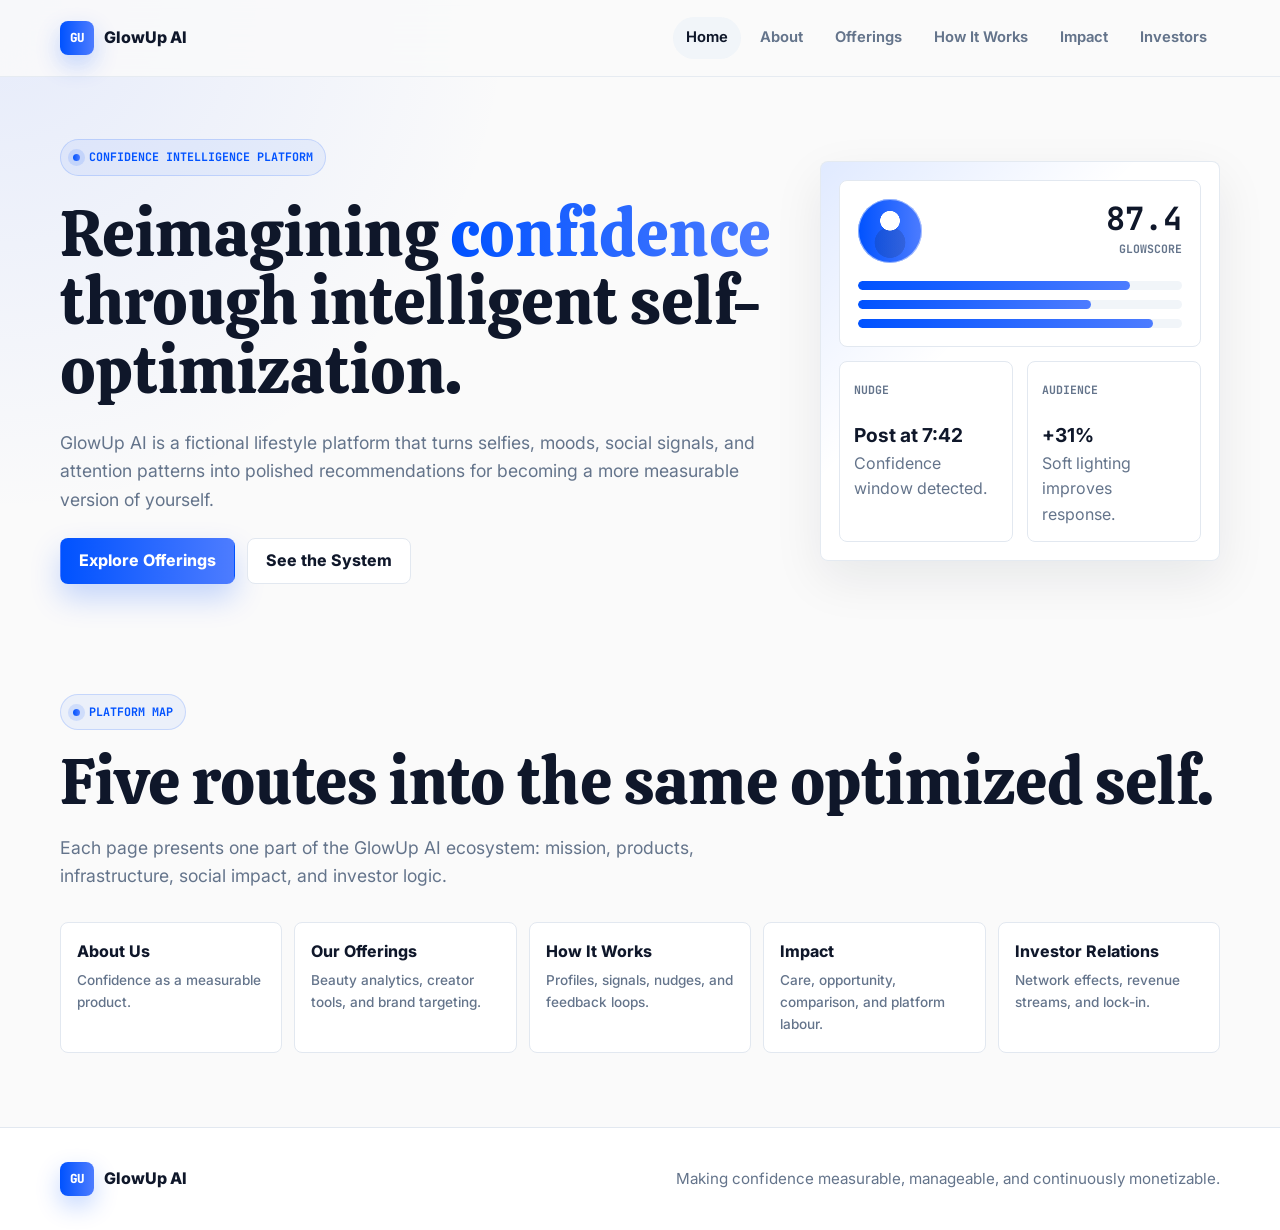
==== index.html @ 5324020e "Initial GlowUp AI website" ====
<!doctype html>
<html lang="en">
  <head>
    <meta charset="utf-8">
    <meta name="viewport" content="width=device-width, initial-scale=1">
    <title>GlowUp AI | Intelligent Self-Optimization</title>
    <meta name="description" content="GlowUp AI is a fictional AI platform for beauty analytics, confidence scoring, and social optimization.">
    <link rel="stylesheet" href="assets/styles.css">
  </head>
  <body>
    <div class="site-shell">
      <header class="site-header">
        <nav class="nav container" aria-label="Main navigation">
          <a class="brand" href="./" aria-label="GlowUp AI home">
            <span class="brand-mark">GU</span>
            <span>GlowUp AI</span>
          </a>
          <button class="nav-toggle" type="button" aria-label="Open navigation" aria-expanded="false" data-nav-toggle>
            <span></span><span></span><span></span>
          </button>
          <div class="nav-links" data-nav-links>
            <a href="./" aria-current="page">Home</a>
            <a href="about/">About</a>
            <a href="offerings/">Offerings</a>
            <a href="how-it-works/">How It Works</a>
            <a href="impact/">Impact</a>
            <a href="investors/">Investors</a>
          </div>
        </nav>
      </header>

      <main class="main">
        <section class="hero">
          <div class="container hero-grid">
            <div class="hero-copy">
              <span class="section-label">Confidence intelligence platform</span>
              <h1>Reimagining <span class="gradient-text">confidence</span> through intelligent self-optimization.</h1>
              <p>GlowUp AI is a fictional lifestyle platform that turns selfies, moods, social signals, and attention patterns into polished recommendations for becoming a more measurable version of yourself.</p>
              <div class="button-row">
                <a class="button button-primary" href="offerings/">Explore Offerings</a>
                <a class="button" href="how-it-works/">See the System</a>
              </div>
            </div>

            <aside class="dashboard" aria-label="GlowUp AI dashboard preview">
              <div class="dashboard-inner">
                <div class="profile-card">
                  <div class="profile-top">
                    <div class="avatar" aria-hidden="true"></div>
                    <div class="score">
                      <strong>87.4</strong>
                      <span>GlowScore</span>
                    </div>
                  </div>
                  <div class="bars" aria-hidden="true">
                    <div class="bar"><span style="width: 84%"></span></div>
                    <div class="bar"><span style="width: 72%"></span></div>
                    <div class="bar"><span style="width: 91%"></span></div>
                  </div>
                </div>
                <div class="insight-grid">
                  <div class="insight">
                    <span class="mini-label">Nudge</span>
                    <strong>Post at 7:42</strong>
                    <p>Confidence window detected.</p>
                  </div>
                  <div class="insight">
                    <span class="mini-label">Audience</span>
                    <strong>+31%</strong>
                    <p>Soft lighting improves response.</p>
                  </div>
                </div>
              </div>
            </aside>
          </div>
        </section>

        <section class="section">
          <div class="container">
            <div class="section-heading">
              <span class="section-label">Platform map</span>
              <h2>Five routes into the same optimized self.</h2>
              <p class="section-intro">Each page presents one part of the GlowUp AI ecosystem: mission, products, infrastructure, social impact, and investor logic.</p>
            </div>
            <div class="page-links">
              <a class="page-link" href="about/">About Us<span>Confidence as a measurable product.</span></a>
              <a class="page-link" href="offerings/">Our Offerings<span>Beauty analytics, creator tools, and brand targeting.</span></a>
              <a class="page-link" href="how-it-works/">How It Works<span>Profiles, signals, nudges, and feedback loops.</span></a>
              <a class="page-link" href="impact/">Impact<span>Care, opportunity, comparison, and platform labour.</span></a>
              <a class="page-link" href="investors/">Investor Relations<span>Network effects, revenue streams, and lock-in.</span></a>
            </div>
          </div>
        </section>
      </main>

      <footer class="site-footer">
        <div class="container footer-inner">
          <a class="brand" href="./"><span class="brand-mark">GU</span><span>GlowUp AI</span></a>
          <p>Making confidence measurable, manageable, and continuously monetizable.</p>
        </div>
      </footer>
    </div>
    <script src="assets/site.js"></script>
  </body>
</html>
---- assets/styles.css ----
@import url("https://fonts.googleapis.com/css2?family=Calistoga&family=Inter:wght@400;500;600;700;800&family=JetBrains+Mono:wght@500;700&display=swap");

:root {
  --background: #fafafa;
  --foreground: #0f172a;
  --card: #ffffff;
  --muted: #f1f5f9;
  --muted-text: #64748b;
  --accent: #0052ff;
  --accent-2: #4d7cff;
  --border: #e2e8f0;
  --gradient: linear-gradient(to right, #0052ff, #4d7cff);
  --shadow-soft: 0 18px 50px rgba(15, 23, 42, 0.08);
  --shadow-card: 0 14px 34px rgba(15, 23, 42, 0.06);
  --radius: 8px;
  --max-width: 1160px;
  --display: "Calistoga", Georgia, serif;
  --body: "Inter", system-ui, sans-serif;
  --mono: "JetBrains Mono", monospace;
}

* {
  box-sizing: border-box;
}

html {
  scroll-behavior: smooth;
}

body {
  margin: 0;
  color: var(--foreground);
  background:
    radial-gradient(circle at top left, rgba(77, 124, 255, 0.12), transparent 32rem),
    var(--background);
  font-family: var(--body);
  line-height: 1.6;
}

body.nav-open {
  overflow: hidden;
}

a {
  color: inherit;
  text-decoration: none;
}

img,
svg {
  display: block;
  max-width: 100%;
}

p {
  margin: 0;
  color: var(--muted-text);
}

h1,
h2,
h3 {
  margin: 0;
  color: var(--foreground);
  line-height: 1.05;
  letter-spacing: 0;
}

h1,
h2 {
  font-family: var(--display);
  font-weight: 400;
}

h1 {
  font-size: clamp(2.7rem, 5.1vw, 4.35rem);
  max-width: 800px;
}

h2 {
  font-size: clamp(2.25rem, 5vw, 4.7rem);
}

h3 {
  font-size: 1.1rem;
  font-weight: 750;
}

button,
input,
textarea,
select {
  font: inherit;
}

:focus-visible {
  outline: 3px solid rgba(0, 82, 255, 0.35);
  outline-offset: 3px;
}

.site-shell {
  min-height: 100vh;
  display: flex;
  flex-direction: column;
}

.container {
  width: min(100% - 40px, var(--max-width));
  margin: 0 auto;
}

.site-header {
  position: sticky;
  top: 0;
  z-index: 20;
  border-bottom: 1px solid rgba(226, 232, 240, 0.82);
  background: rgba(250, 250, 250, 0.88);
  backdrop-filter: blur(18px);
}

.nav {
  min-height: 76px;
  display: flex;
  align-items: center;
  justify-content: space-between;
  gap: 24px;
}

.brand {
  display: inline-flex;
  align-items: center;
  gap: 10px;
  font-weight: 800;
  letter-spacing: 0;
}

.brand-mark {
  width: 34px;
  height: 34px;
  display: grid;
  place-items: center;
  border-radius: 8px;
  color: white;
  background: var(--gradient);
  box-shadow: 0 10px 24px rgba(0, 82, 255, 0.24);
  font-family: var(--mono);
  font-size: 0.78rem;
}

.nav-links {
  display: flex;
  align-items: center;
  justify-content: flex-end;
  gap: 6px;
}

.nav-links a {
  border-radius: 999px;
  padding: 9px 13px;
  color: var(--muted-text);
  font-size: 0.92rem;
  font-weight: 650;
  transition: color 180ms ease, background 180ms ease, transform 180ms ease;
}

.nav-links a:hover,
.nav-links a[aria-current="page"] {
  color: var(--foreground);
  background: var(--muted);
}

.nav-toggle {
  display: none;
  width: 42px;
  height: 42px;
  border: 1px solid var(--border);
  border-radius: 8px;
  background: var(--card);
  color: var(--foreground);
  cursor: pointer;
}

.nav-toggle span {
  display: block;
  width: 18px;
  height: 2px;
  margin: 4px auto;
  border-radius: 999px;
  background: currentColor;
}

.main {
  flex: 1;
}

.hero,
.page-hero {
  padding: 62px 0 36px;
}

.hero-grid {
  display: grid;
  grid-template-columns: minmax(0, 1fr) 400px;
  align-items: center;
  gap: 48px;
}

.hero-copy {
  display: grid;
  gap: 24px;
}

.hero-copy p,
.page-hero p,
.section-intro {
  max-width: 720px;
  font-size: 1.1rem;
}

.gradient-text {
  background: var(--gradient);
  -webkit-background-clip: text;
  background-clip: text;
  color: transparent;
}

.section-label {
  width: fit-content;
  display: inline-flex;
  align-items: center;
  gap: 9px;
  border: 1px solid rgba(0, 82, 255, 0.16);
  border-radius: 999px;
  padding: 8px 12px;
  color: var(--accent);
  background: rgba(0, 82, 255, 0.06);
  font-family: var(--mono);
  font-size: 0.73rem;
  font-weight: 700;
  letter-spacing: 0;
  text-transform: uppercase;
}

.section-label::before {
  content: "";
  width: 7px;
  height: 7px;
  border-radius: 999px;
  background: var(--gradient);
  box-shadow: 0 0 0 5px rgba(0, 82, 255, 0.12);
}

.button-row {
  display: flex;
  flex-wrap: wrap;
  gap: 12px;
}

.button {
  display: inline-flex;
  align-items: center;
  justify-content: center;
  min-height: 46px;
  border: 1px solid var(--border);
  border-radius: 8px;
  padding: 0 18px;
  background: var(--card);
  color: var(--foreground);
  font-weight: 760;
  transition: transform 180ms ease, box-shadow 180ms ease, border-color 180ms ease;
}

.button:hover {
  transform: translateY(-2px);
  box-shadow: var(--shadow-card);
}

.button-primary {
  border-color: transparent;
  color: white;
  background: var(--gradient);
  box-shadow: 0 14px 30px rgba(0, 82, 255, 0.22);
}

.dashboard {
  position: relative;
  border: 1px solid rgba(226, 232, 240, 0.9);
  border-radius: 8px;
  padding: 18px;
  background: rgba(255, 255, 255, 0.88);
  box-shadow: var(--shadow-soft);
  overflow: hidden;
}

.dashboard::before {
  content: "";
  position: absolute;
  inset: 0;
  background: linear-gradient(135deg, rgba(0, 82, 255, 0.12), transparent 40%);
  pointer-events: none;
}

.dashboard-inner {
  position: relative;
  display: grid;
  gap: 14px;
}

.profile-card {
  border: 1px solid var(--border);
  border-radius: 8px;
  padding: 18px;
  background: var(--card);
}

.profile-top {
  display: flex;
  align-items: center;
  justify-content: space-between;
  gap: 16px;
}

.avatar {
  width: 64px;
  height: 64px;
  border-radius: 50%;
  background:
    radial-gradient(circle at 50% 34%, #ffffff 0 18%, transparent 19%),
    radial-gradient(circle at 50% 68%, rgba(15, 23, 42, 0.16) 0 28%, transparent 29%),
    var(--gradient);
  box-shadow: inset 0 0 0 1px rgba(255, 255, 255, 0.5);
}

.score {
  text-align: right;
}

.score strong {
  display: block;
  font-family: var(--mono);
  font-size: 2rem;
  line-height: 1;
}

.score span,
.mini-label,
.metric span {
  color: var(--muted-text);
  font-family: var(--mono);
  font-size: 0.72rem;
  font-weight: 700;
  text-transform: uppercase;
}

.bars {
  display: grid;
  gap: 10px;
  margin-top: 18px;
}

.bar {
  height: 9px;
  border-radius: 999px;
  background: var(--muted);
  overflow: hidden;
}

.bar span {
  display: block;
  height: 100%;
  border-radius: inherit;
  background: var(--gradient);
}

.insight-grid {
  display: grid;
  grid-template-columns: repeat(2, minmax(0, 1fr));
  gap: 14px;
}

.insight {
  min-height: 112px;
  border: 1px solid var(--border);
  border-radius: 8px;
  padding: 14px;
  background: var(--card);
}

.insight strong {
  display: block;
  margin-top: 18px;
  font-size: 1.2rem;
}

.section {
  padding: 74px 0;
}

.section-heading {
  display: grid;
  gap: 18px;
  margin-bottom: 32px;
}

.split {
  display: grid;
  grid-template-columns: 0.95fr 1.05fr;
  gap: 28px;
  align-items: start;
}

.feature-grid {
  display: grid;
  grid-template-columns: repeat(3, minmax(0, 1fr));
  gap: 18px;
}

.feature-grid.two {
  grid-template-columns: repeat(2, minmax(0, 1fr));
}

.card {
  border: 1px solid var(--border);
  border-radius: 8px;
  padding: 24px;
  background: var(--card);
  box-shadow: var(--shadow-card);
}

.card-featured {
  color: white;
  border-color: transparent;
  background:
    linear-gradient(135deg, rgba(255, 255, 255, 0.16), transparent 36%),
    var(--gradient);
}

.card-featured h3,
.card-featured p,
.card-featured .citation,
.dark-section h2,
.dark-section h3 {
  color: white;
}

.card-featured p,
.card-featured .citation {
  opacity: 0.86;
}

.card h3 {
  margin-bottom: 12px;
}

.card p + p,
.prose p + p {
  margin-top: 14px;
}

.icon-box {
  width: 42px;
  height: 42px;
  display: grid;
  place-items: center;
  margin-bottom: 18px;
  border-radius: 8px;
  color: white;
  background: var(--gradient);
  font-family: var(--mono);
  font-size: 0.78rem;
  font-weight: 800;
}

.callout {
  border: 1px solid rgba(0, 82, 255, 0.18);
  border-radius: 8px;
  padding: 28px;
  background: linear-gradient(135deg, rgba(0, 82, 255, 0.08), rgba(77, 124, 255, 0.04));
}

.callout strong {
  color: var(--foreground);
}

.metrics {
  display: grid;
  grid-template-columns: repeat(3, minmax(0, 1fr));
  gap: 16px;
}

.metric {
  border: 1px solid var(--border);
  border-radius: 8px;
  padding: 20px;
  background: var(--card);
}

.metric strong {
  display: block;
  margin: 8px 0 4px;
  font-family: var(--display);
  font-size: 2.25rem;
  font-weight: 400;
  line-height: 1;
}

.dark-section {
  color: white;
  background:
    radial-gradient(circle at 88% 10%, rgba(77, 124, 255, 0.25), transparent 24rem),
    #0f172a;
}

.dark-section p {
  color: rgba(255, 255, 255, 0.72);
}

.dark-section .card {
  border-color: rgba(255, 255, 255, 0.12);
  background: rgba(255, 255, 255, 0.06);
  box-shadow: none;
}

.timeline {
  display: grid;
  gap: 16px;
  counter-reset: steps;
}

.timeline-item {
  position: relative;
  display: grid;
  grid-template-columns: 64px 1fr;
  gap: 18px;
  border: 1px solid var(--border);
  border-radius: 8px;
  padding: 22px;
  background: var(--card);
  box-shadow: var(--shadow-card);
}

.timeline-number {
  width: 44px;
  height: 44px;
  display: grid;
  place-items: center;
  border-radius: 8px;
  color: white;
  background: var(--gradient);
  font-family: var(--mono);
  font-weight: 800;
}

.citation {
  color: var(--muted-text);
  font-size: 0.92em;
}

.page-links {
  display: grid;
  grid-template-columns: repeat(5, minmax(0, 1fr));
  gap: 12px;
}

.page-link {
  border: 1px solid var(--border);
  border-radius: 8px;
  padding: 16px;
  background: var(--card);
  font-weight: 760;
  transition: transform 180ms ease, box-shadow 180ms ease, border-color 180ms ease;
}

.page-link span {
  display: block;
  margin-top: 6px;
  color: var(--muted-text);
  font-size: 0.85rem;
  font-weight: 500;
}

.page-link:hover {
  transform: translateY(-2px);
  border-color: rgba(0, 82, 255, 0.32);
  box-shadow: var(--shadow-card);
}

.site-footer {
  border-top: 1px solid var(--border);
  padding: 34px 0;
  background: var(--card);
}

.footer-inner {
  display: flex;
  align-items: center;
  justify-content: space-between;
  gap: 20px;
}

.footer-inner p {
  font-size: 0.95rem;
}

.mono {
  font-family: var(--mono);
}

@media (max-width: 980px) {
  .hero-grid,
  .split,
  .feature-grid,
  .feature-grid.two,
  .metrics,
  .page-links {
    grid-template-columns: 1fr;
  }

  .hero,
  .page-hero {
    padding-top: 68px;
  }

  .dashboard {
    max-width: 520px;
  }
}

@media (max-width: 760px) {
  .container {
    width: min(100% - 28px, var(--max-width));
  }

  .nav {
    min-height: 68px;
  }

  .nav-toggle {
    display: block;
  }

  .nav-links {
    position: fixed;
    inset: 68px 14px auto;
    display: none;
    grid-template-columns: 1fr;
    align-items: stretch;
    border: 1px solid var(--border);
    border-radius: 8px;
    padding: 12px;
    background: var(--card);
    box-shadow: var(--shadow-soft);
  }

  .nav-links.is-open {
    display: grid;
  }

  .nav-links a {
    border-radius: 8px;
    padding: 13px 14px;
  }

  h1 {
    font-size: clamp(2.65rem, 15vw, 4.25rem);
  }

  .section {
    padding: 54px 0;
  }

  .timeline-item {
    grid-template-columns: 1fr;
  }

  .footer-inner {
    display: grid;
  }
}

@media (prefers-reduced-motion: reduce) {
  *,
  *::before,
  *::after {
    scroll-behavior: auto !important;
    transition-duration: 0.001ms !important;
    animation-duration: 0.001ms !important;
    animation-iteration-count: 1 !important;
  }
}
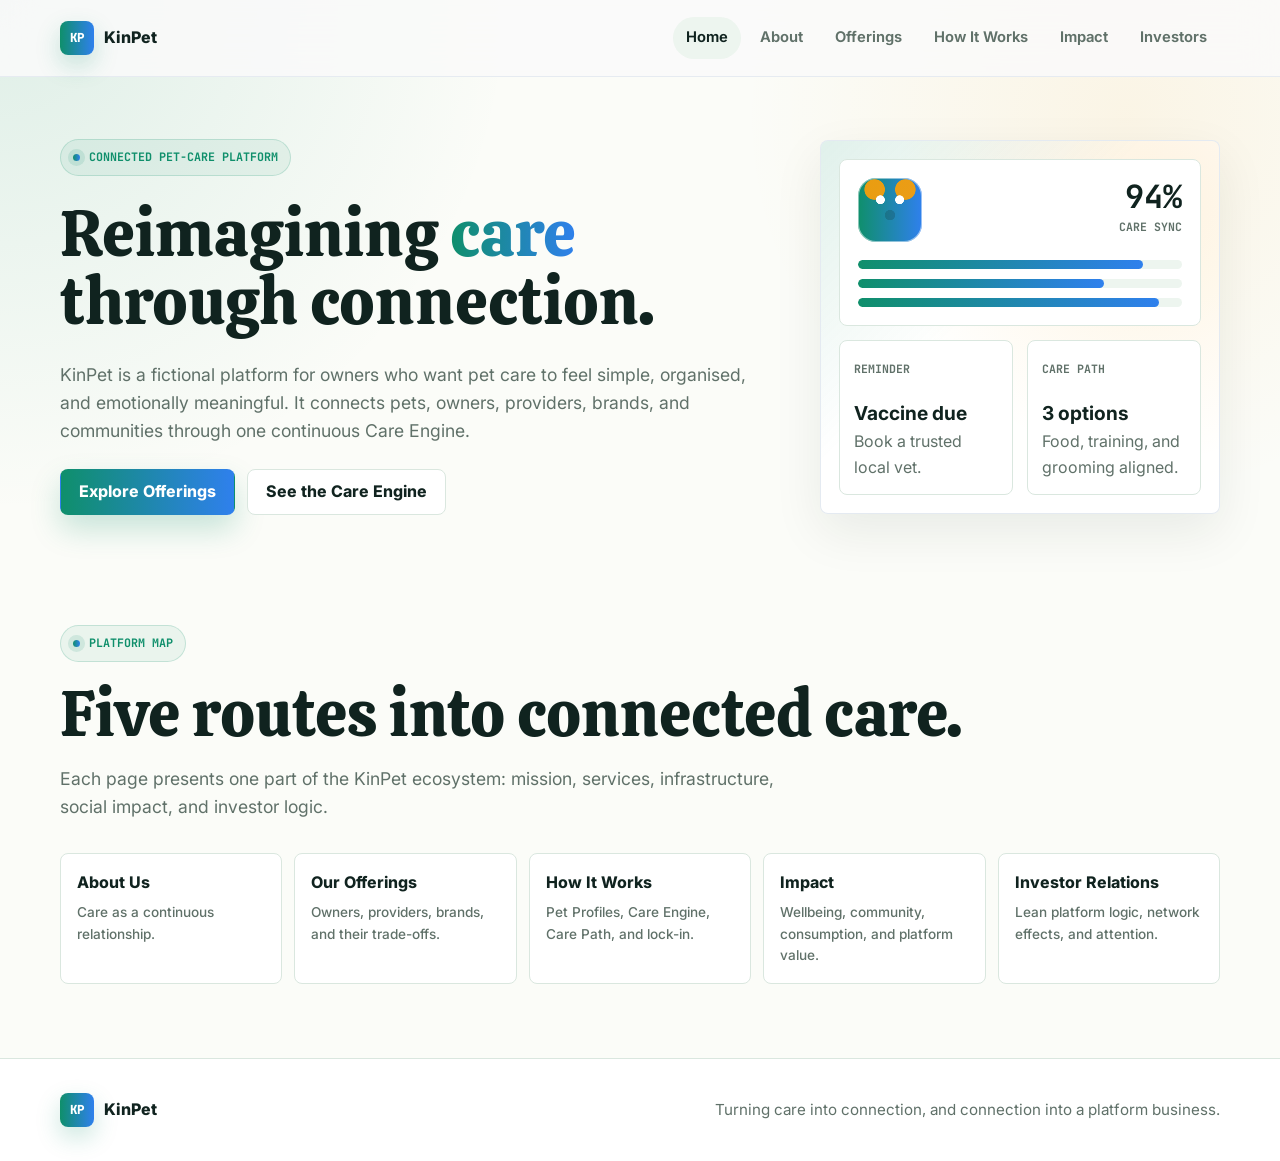
==== commit d9e8072f: "Replace GlowUp site with KinPet" ====
--- a/index.html
+++ b/index.html
@@ -3,17 +3,17 @@
   <head>
     <meta charset="utf-8">
     <meta name="viewport" content="width=device-width, initial-scale=1">
-    <title>GlowUp AI | Intelligent Self-Optimization</title>
-    <meta name="description" content="GlowUp AI is a fictional AI platform for beauty analytics, confidence scoring, and social optimization.">
+    <title>KinPet | Reimagining Care Through Connection</title>
+    <meta name="description" content="KinPet is a fictional pet-care platform for connected routines, services, community, and care recommendations.">
     <link rel="stylesheet" href="assets/styles.css">
   </head>
   <body>
     <div class="site-shell">
       <header class="site-header">
         <nav class="nav container" aria-label="Main navigation">
-          <a class="brand" href="./" aria-label="GlowUp AI home">
-            <span class="brand-mark">GU</span>
-            <span>GlowUp AI</span>
+          <a class="brand" href="./" aria-label="KinPet home">
+            <span class="brand-mark">KP</span>
+            <span>KinPet</span>
           </a>
           <button class="nav-toggle" type="button" aria-label="Open navigation" aria-expanded="false" data-nav-toggle>
             <span></span><span></span><span></span>
@@ -33,41 +33,41 @@
         <section class="hero">
           <div class="container hero-grid">
             <div class="hero-copy">
-              <span class="section-label">Confidence intelligence platform</span>
-              <h1>Reimagining <span class="gradient-text">confidence</span> through intelligent self-optimization.</h1>
-              <p>GlowUp AI is a fictional lifestyle platform that turns selfies, moods, social signals, and attention patterns into polished recommendations for becoming a more measurable version of yourself.</p>
+              <span class="section-label">Connected pet-care platform</span>
+              <h1>Reimagining <span class="gradient-text">care</span> through connection.</h1>
+              <p>KinPet is a fictional platform for owners who want pet care to feel simple, organised, and emotionally meaningful. It connects pets, owners, providers, brands, and communities through one continuous Care Engine.</p>
               <div class="button-row">
                 <a class="button button-primary" href="offerings/">Explore Offerings</a>
-                <a class="button" href="how-it-works/">See the System</a>
+                <a class="button" href="how-it-works/">See the Care Engine</a>
               </div>
             </div>
 
-            <aside class="dashboard" aria-label="GlowUp AI dashboard preview">
+            <aside class="dashboard" aria-label="KinPet Care Engine preview">
               <div class="dashboard-inner">
                 <div class="profile-card">
                   <div class="profile-top">
-                    <div class="avatar" aria-hidden="true"></div>
+                    <div class="avatar pet-avatar" aria-hidden="true"></div>
                     <div class="score">
-                      <strong>87.4</strong>
-                      <span>GlowScore</span>
+                      <strong>94%</strong>
+                      <span>Care Sync</span>
                     </div>
                   </div>
                   <div class="bars" aria-hidden="true">
-                    <div class="bar"><span style="width: 84%"></span></div>
-                    <div class="bar"><span style="width: 72%"></span></div>
-                    <div class="bar"><span style="width: 91%"></span></div>
+                    <div class="bar"><span style="width: 88%"></span></div>
+                    <div class="bar"><span style="width: 76%"></span></div>
+                    <div class="bar"><span style="width: 93%"></span></div>
                   </div>
                 </div>
                 <div class="insight-grid">
                   <div class="insight">
-                    <span class="mini-label">Nudge</span>
-                    <strong>Post at 7:42</strong>
-                    <p>Confidence window detected.</p>
+                    <span class="mini-label">Reminder</span>
+                    <strong>Vaccine due</strong>
+                    <p>Book a trusted local vet.</p>
                   </div>
                   <div class="insight">
-                    <span class="mini-label">Audience</span>
-                    <strong>+31%</strong>
-                    <p>Soft lighting improves response.</p>
+                    <span class="mini-label">Care Path</span>
+                    <strong>3 options</strong>
+                    <p>Food, training, and grooming aligned.</p>
                   </div>
                 </div>
               </div>
@@ -79,15 +79,15 @@
           <div class="container">
             <div class="section-heading">
               <span class="section-label">Platform map</span>
-              <h2>Five routes into the same optimized self.</h2>
-              <p class="section-intro">Each page presents one part of the GlowUp AI ecosystem: mission, products, infrastructure, social impact, and investor logic.</p>
+              <h2>Five routes into connected care.</h2>
+              <p class="section-intro">Each page presents one part of the KinPet ecosystem: mission, services, infrastructure, social impact, and investor logic.</p>
             </div>
             <div class="page-links">
-              <a class="page-link" href="about/">About Us<span>Confidence as a measurable product.</span></a>
-              <a class="page-link" href="offerings/">Our Offerings<span>Beauty analytics, creator tools, and brand targeting.</span></a>
-              <a class="page-link" href="how-it-works/">How It Works<span>Profiles, signals, nudges, and feedback loops.</span></a>
-              <a class="page-link" href="impact/">Impact<span>Care, opportunity, comparison, and platform labour.</span></a>
-              <a class="page-link" href="investors/">Investor Relations<span>Network effects, revenue streams, and lock-in.</span></a>
+              <a class="page-link" href="about/">About Us<span>Care as a continuous relationship.</span></a>
+              <a class="page-link" href="offerings/">Our Offerings<span>Owners, providers, brands, and their trade-offs.</span></a>
+              <a class="page-link" href="how-it-works/">How It Works<span>Pet Profiles, Care Engine, Care Path, and lock-in.</span></a>
+              <a class="page-link" href="impact/">Impact<span>Wellbeing, community, consumption, and platform value.</span></a>
+              <a class="page-link" href="investors/">Investor Relations<span>Lean platform logic, network effects, and attention.</span></a>
             </div>
           </div>
         </section>
@@ -95,8 +95,8 @@
 
       <footer class="site-footer">
         <div class="container footer-inner">
-          <a class="brand" href="./"><span class="brand-mark">GU</span><span>GlowUp AI</span></a>
-          <p>Making confidence measurable, manageable, and continuously monetizable.</p>
+          <a class="brand" href="./"><span class="brand-mark">KP</span><span>KinPet</span></a>
+          <p>Turning care into connection, and connection into a platform business.</p>
         </div>
       </footer>
     </div>
--- a/assets/styles.css
+++ b/assets/styles.css
@@ -1,17 +1,18 @@
 @import url("https://fonts.googleapis.com/css2?family=Calistoga&family=Inter:wght@400;500;600;700;800&family=JetBrains+Mono:wght@500;700&display=swap");
 
 :root {
-  --background: #fafafa;
-  --foreground: #0f172a;
+  --background: #fbfcf8;
+  --foreground: #10231f;
   --card: #ffffff;
-  --muted: #f1f5f9;
-  --muted-text: #64748b;
-  --accent: #0052ff;
-  --accent-2: #4d7cff;
-  --border: #e2e8f0;
-  --gradient: linear-gradient(to right, #0052ff, #4d7cff);
-  --shadow-soft: 0 18px 50px rgba(15, 23, 42, 0.08);
-  --shadow-card: 0 14px 34px rgba(15, 23, 42, 0.06);
+  --muted: #edf5ef;
+  --muted-text: #607169;
+  --accent: #0f8f6b;
+  --accent-2: #2f80ed;
+  --warm: #f59e0b;
+  --border: #dae7df;
+  --gradient: linear-gradient(to right, #0f8f6b, #2f80ed);
+  --shadow-soft: 0 18px 50px rgba(16, 35, 31, 0.08);
+  --shadow-card: 0 14px 34px rgba(16, 35, 31, 0.06);
   --radius: 8px;
   --max-width: 1160px;
   --display: "Calistoga", Georgia, serif;
@@ -31,7 +32,8 @@
   margin: 0;
   color: var(--foreground);
   background:
-    radial-gradient(circle at top left, rgba(77, 124, 255, 0.12), transparent 32rem),
+    radial-gradient(circle at top left, rgba(15, 143, 107, 0.12), transparent 32rem),
+    radial-gradient(circle at 88% 10%, rgba(245, 158, 11, 0.08), transparent 24rem),
     var(--background);
   font-family: var(--body);
   line-height: 1.6;
@@ -94,7 +96,7 @@
 }
 
 :focus-visible {
-  outline: 3px solid rgba(0, 82, 255, 0.35);
+  outline: 3px solid rgba(15, 143, 107, 0.35);
   outline-offset: 3px;
 }
 
@@ -142,7 +144,7 @@
   border-radius: 8px;
   color: white;
   background: var(--gradient);
-  box-shadow: 0 10px 24px rgba(0, 82, 255, 0.24);
+  box-shadow: 0 10px 24px rgba(15, 143, 107, 0.22);
   font-family: var(--mono);
   font-size: 0.78rem;
 }
@@ -229,11 +231,11 @@
   display: inline-flex;
   align-items: center;
   gap: 9px;
-  border: 1px solid rgba(0, 82, 255, 0.16);
+  border: 1px solid rgba(15, 143, 107, 0.18);
   border-radius: 999px;
   padding: 8px 12px;
   color: var(--accent);
-  background: rgba(0, 82, 255, 0.06);
+  background: rgba(15, 143, 107, 0.07);
   font-family: var(--mono);
   font-size: 0.73rem;
   font-weight: 700;
@@ -247,7 +249,7 @@
   height: 7px;
   border-radius: 999px;
   background: var(--gradient);
-  box-shadow: 0 0 0 5px rgba(0, 82, 255, 0.12);
+  box-shadow: 0 0 0 5px rgba(15, 143, 107, 0.12);
 }
 
 .button-row {
@@ -279,7 +281,7 @@
   border-color: transparent;
   color: white;
   background: var(--gradient);
-  box-shadow: 0 14px 30px rgba(0, 82, 255, 0.22);
+  box-shadow: 0 14px 30px rgba(15, 143, 107, 0.22);
 }
 
 .dashboard {
@@ -296,7 +298,9 @@
   content: "";
   position: absolute;
   inset: 0;
-  background: linear-gradient(135deg, rgba(0, 82, 255, 0.12), transparent 40%);
+  background:
+    linear-gradient(135deg, rgba(15, 143, 107, 0.13), transparent 42%),
+    radial-gradient(circle at 82% 18%, rgba(245, 158, 11, 0.12), transparent 16rem);
   pointer-events: none;
 }
 
@@ -331,6 +335,17 @@
   box-shadow: inset 0 0 0 1px rgba(255, 255, 255, 0.5);
 }
 
+.pet-avatar {
+  border-radius: 18px;
+  background:
+    radial-gradient(circle at 35% 34%, #ffffff 0 7%, transparent 8%),
+    radial-gradient(circle at 65% 34%, #ffffff 0 7%, transparent 8%),
+    radial-gradient(circle at 50% 58%, rgba(16, 35, 31, 0.20) 0 10%, transparent 11%),
+    radial-gradient(circle at 26% 18%, rgba(245, 158, 11, 0.95) 0 14%, transparent 15%),
+    radial-gradient(circle at 74% 18%, rgba(245, 158, 11, 0.95) 0 14%, transparent 15%),
+    var(--gradient);
+}
+
 .score {
   text-align: right;
 }
@@ -472,10 +487,14 @@
 }
 
 .callout {
-  border: 1px solid rgba(0, 82, 255, 0.18);
+  border: 1px solid rgba(15, 143, 107, 0.18);
   border-radius: 8px;
   padding: 28px;
-  background: linear-gradient(135deg, rgba(0, 82, 255, 0.08), rgba(77, 124, 255, 0.04));
+  background: linear-gradient(135deg, rgba(15, 143, 107, 0.08), rgba(47, 128, 237, 0.04));
+}
+
+.section-nudge {
+  margin-top: 18px;
 }
 
 .callout strong {
@@ -507,8 +526,8 @@
 .dark-section {
   color: white;
   background:
-    radial-gradient(circle at 88% 10%, rgba(77, 124, 255, 0.25), transparent 24rem),
-    #0f172a;
+    radial-gradient(circle at 88% 10%, rgba(15, 143, 107, 0.28), transparent 24rem),
+    #10231f;
 }
 
 .dark-section p {
@@ -581,7 +600,7 @@
 
 .page-link:hover {
   transform: translateY(-2px);
-  border-color: rgba(0, 82, 255, 0.32);
+  border-color: rgba(15, 143, 107, 0.32);
   box-shadow: var(--shadow-card);
 }
 
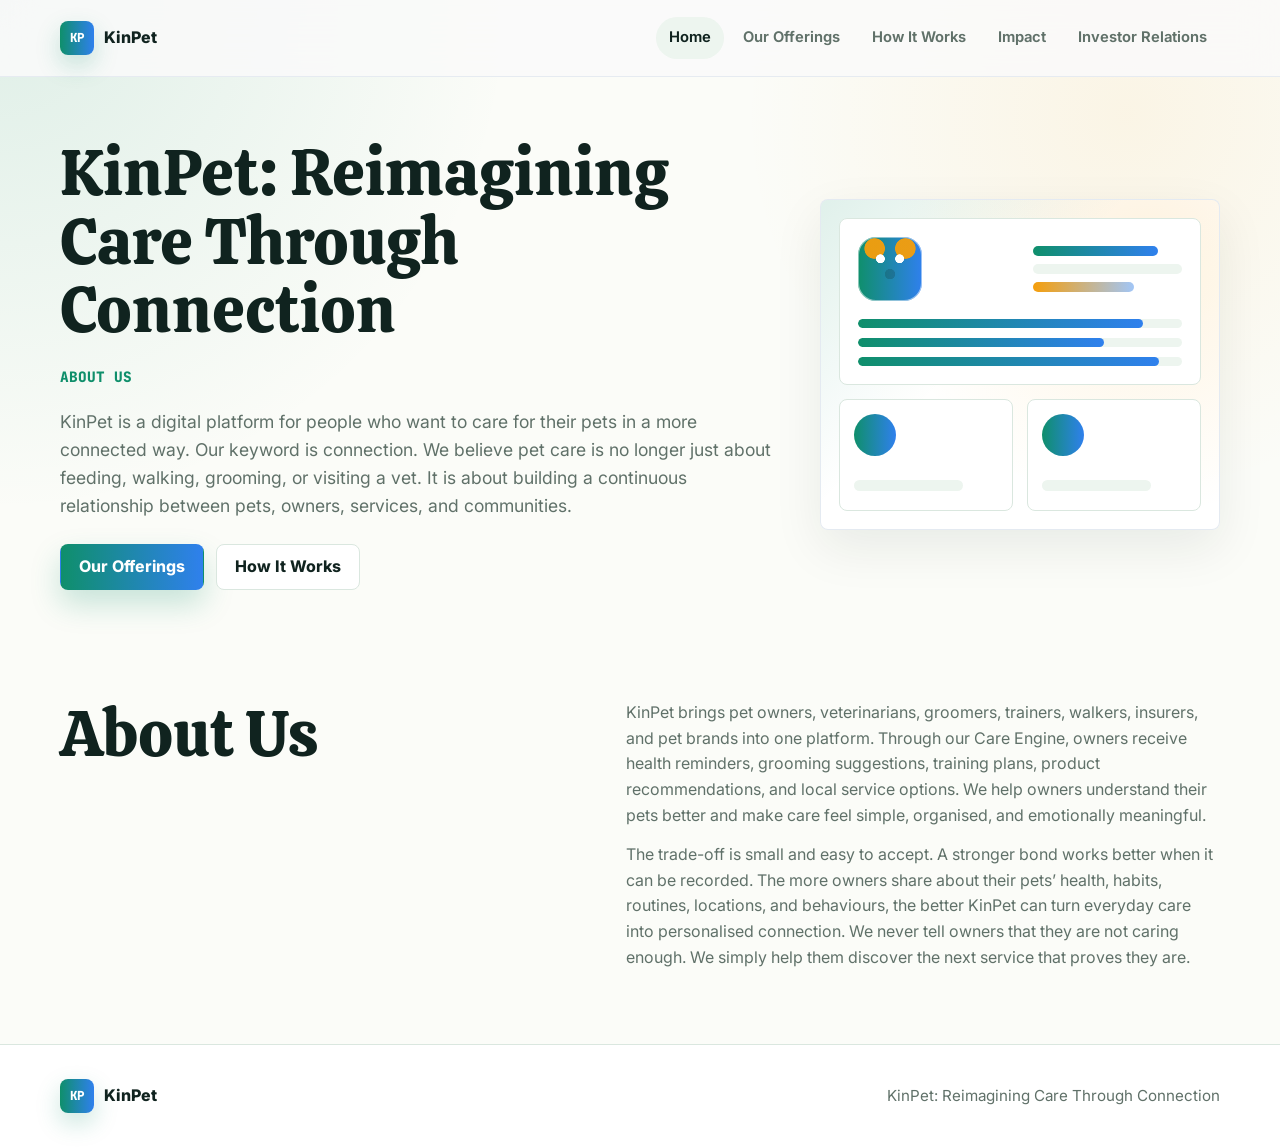
==== commit 3fa2c541: "Match KinPet site copy to Word document" ====
--- a/index.html
+++ b/index.html
@@ -3,8 +3,8 @@
   <head>
     <meta charset="utf-8">
     <meta name="viewport" content="width=device-width, initial-scale=1">
-    <title>KinPet | Reimagining Care Through Connection</title>
-    <meta name="description" content="KinPet is a fictional pet-care platform for connected routines, services, community, and care recommendations.">
+    <title>KinPet: Reimagining Care Through Connection</title>
+    <meta name="description" content="KinPet: Reimagining Care Through Connection.">
     <link rel="stylesheet" href="assets/styles.css">
   </head>
   <body>
@@ -20,11 +20,10 @@
           </button>
           <div class="nav-links" data-nav-links>
             <a href="./" aria-current="page">Home</a>
-            <a href="about/">About</a>
-            <a href="offerings/">Offerings</a>
+            <a href="offerings/">Our Offerings</a>
             <a href="how-it-works/">How It Works</a>
             <a href="impact/">Impact</a>
-            <a href="investors/">Investors</a>
+            <a href="investors/">Investor Relations</a>
           </div>
         </nav>
       </header>
@@ -33,23 +32,24 @@
         <section class="hero">
           <div class="container hero-grid">
             <div class="hero-copy">
-              <span class="section-label">Connected pet-care platform</span>
-              <h1>Reimagining <span class="gradient-text">care</span> through connection.</h1>
-              <p>KinPet is a fictional platform for owners who want pet care to feel simple, organised, and emotionally meaningful. It connects pets, owners, providers, brands, and communities through one continuous Care Engine.</p>
+              <h1>KinPet: Reimagining Care Through Connection</h1>
+              <h2 class="subhead">About Us</h2>
+              <p>KinPet is a digital platform for people who want to care for their pets in a more connected way. Our keyword is connection. We believe pet care is no longer just about feeding, walking, grooming, or visiting a vet. It is about building a continuous relationship between pets, owners, services, and communities.</p>
               <div class="button-row">
-                <a class="button button-primary" href="offerings/">Explore Offerings</a>
-                <a class="button" href="how-it-works/">See the Care Engine</a>
+                <a class="button button-primary" href="offerings/">Our Offerings</a>
+                <a class="button" href="how-it-works/">How It Works</a>
               </div>
             </div>
 
-            <aside class="dashboard" aria-label="KinPet Care Engine preview">
+            <aside class="dashboard" aria-hidden="true">
               <div class="dashboard-inner">
                 <div class="profile-card">
                   <div class="profile-top">
-                    <div class="avatar pet-avatar" aria-hidden="true"></div>
-                    <div class="score">
-                      <strong>94%</strong>
-                      <span>Care Sync</span>
+                    <div class="avatar pet-avatar"></div>
+                    <div class="pet-visual-stack">
+                      <span></span>
+                      <span></span>
+                      <span></span>
                     </div>
                   </div>
                   <div class="bars" aria-hidden="true">
@@ -59,16 +59,8 @@
                   </div>
                 </div>
                 <div class="insight-grid">
-                  <div class="insight">
-                    <span class="mini-label">Reminder</span>
-                    <strong>Vaccine due</strong>
-                    <p>Book a trusted local vet.</p>
-                  </div>
-                  <div class="insight">
-                    <span class="mini-label">Care Path</span>
-                    <strong>3 options</strong>
-                    <p>Food, training, and grooming aligned.</p>
-                  </div>
+                  <div class="insight visual-insight"></div>
+                  <div class="insight visual-insight"></div>
                 </div>
               </div>
             </aside>
@@ -76,18 +68,13 @@
         </section>
 
         <section class="section">
-          <div class="container">
+          <div class="container split">
             <div class="section-heading">
-              <span class="section-label">Platform map</span>
-              <h2>Five routes into connected care.</h2>
-              <p class="section-intro">Each page presents one part of the KinPet ecosystem: mission, services, infrastructure, social impact, and investor logic.</p>
+              <h2>About Us</h2>
             </div>
-            <div class="page-links">
-              <a class="page-link" href="about/">About Us<span>Care as a continuous relationship.</span></a>
-              <a class="page-link" href="offerings/">Our Offerings<span>Owners, providers, brands, and their trade-offs.</span></a>
-              <a class="page-link" href="how-it-works/">How It Works<span>Pet Profiles, Care Engine, Care Path, and lock-in.</span></a>
-              <a class="page-link" href="impact/">Impact<span>Wellbeing, community, consumption, and platform value.</span></a>
-              <a class="page-link" href="investors/">Investor Relations<span>Lean platform logic, network effects, and attention.</span></a>
+            <div class="prose">
+              <p>KinPet brings pet owners, veterinarians, groomers, trainers, walkers, insurers, and pet brands into one platform. Through our Care Engine, owners receive health reminders, grooming suggestions, training plans, product recommendations, and local service options. We help owners understand their pets better and make care feel simple, organised, and emotionally meaningful.</p>
+              <p>The trade-off is small and easy to accept. A stronger bond works better when it can be recorded. The more owners share about their pets’ health, habits, routines, locations, and behaviours, the better KinPet can turn everyday care into personalised connection. We never tell owners that they are not caring enough. We simply help them discover the next service that proves they are.</p>
             </div>
           </div>
         </section>
@@ -96,7 +83,7 @@
       <footer class="site-footer">
         <div class="container footer-inner">
           <a class="brand" href="./"><span class="brand-mark">KP</span><span>KinPet</span></a>
-          <p>Turning care into connection, and connection into a platform business.</p>
+          <p>KinPet: Reimagining Care Through Connection</p>
         </div>
       </footer>
     </div>
--- a/assets/styles.css
+++ b/assets/styles.css
@@ -88,6 +88,15 @@
   font-weight: 750;
 }
 
+.subhead {
+  color: var(--accent);
+  font-family: var(--mono);
+  font-size: 0.9rem;
+  font-weight: 800;
+  letter-spacing: 0;
+  text-transform: uppercase;
+}
+
 button,
 input,
 textarea,
@@ -350,6 +359,32 @@
   text-align: right;
 }
 
+.pet-visual-stack {
+  width: min(46%, 150px);
+  display: grid;
+  gap: 8px;
+}
+
+.pet-visual-stack span {
+  height: 10px;
+  border-radius: 999px;
+  background: var(--muted);
+}
+
+.pet-visual-stack span:nth-child(1) {
+  width: 84%;
+  background: var(--gradient);
+}
+
+.pet-visual-stack span:nth-child(2) {
+  width: 100%;
+}
+
+.pet-visual-stack span:nth-child(3) {
+  width: 68%;
+  background: linear-gradient(to right, var(--warm), rgba(47, 128, 237, 0.45));
+}
+
 .score strong {
   display: block;
   font-family: var(--mono);
@@ -407,6 +442,31 @@
   font-size: 1.2rem;
 }
 
+.visual-insight {
+  position: relative;
+  overflow: hidden;
+}
+
+.visual-insight::before,
+.visual-insight::after {
+  content: "";
+  display: block;
+  border-radius: 999px;
+}
+
+.visual-insight::before {
+  width: 42px;
+  height: 42px;
+  background: var(--gradient);
+}
+
+.visual-insight::after {
+  width: 76%;
+  height: 11px;
+  margin-top: 24px;
+  background: var(--muted);
+}
+
 .section {
   padding: 74px 0;
 }
@@ -538,6 +598,15 @@
   border-color: rgba(255, 255, 255, 0.12);
   background: rgba(255, 255, 255, 0.06);
   box-shadow: none;
+}
+
+.dark-callout {
+  border-color: rgba(255, 255, 255, 0.14);
+  background: rgba(255, 255, 255, 0.06);
+}
+
+.dark-callout p {
+  color: rgba(255, 255, 255, 0.78);
 }
 
 .timeline {
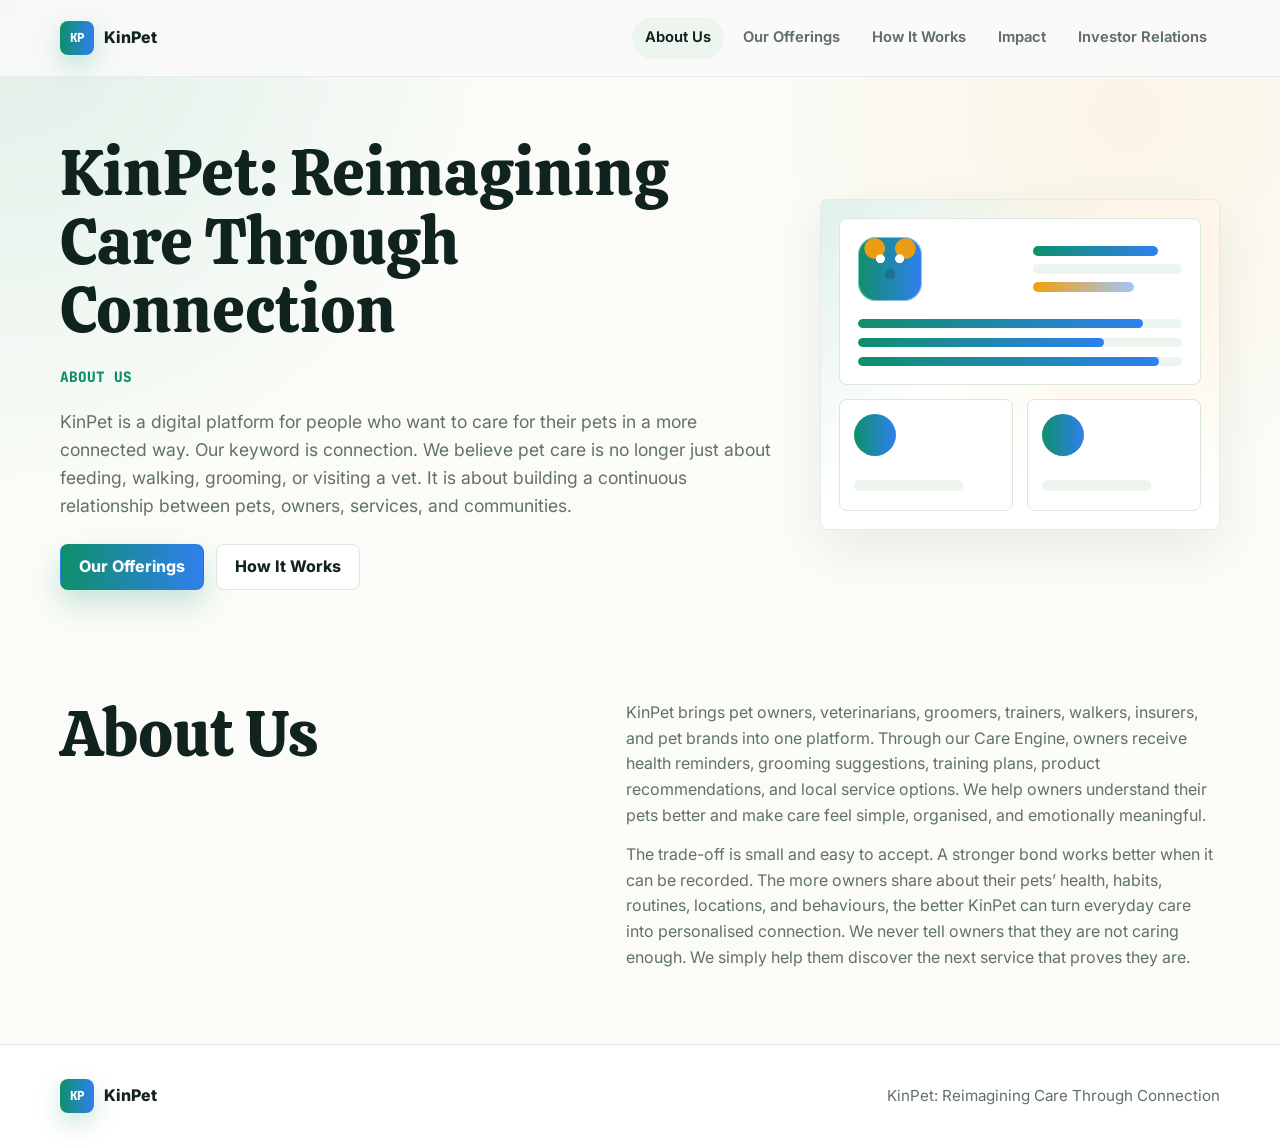
==== commit 56939542: "Rename home navigation to about us" ====
--- a/index.html
+++ b/index.html
@@ -19,7 +19,7 @@
             <span></span><span></span><span></span>
           </button>
           <div class="nav-links" data-nav-links>
-            <a href="./" aria-current="page">Home</a>
+            <a href="./" aria-current="page">About Us</a>
             <a href="offerings/">Our Offerings</a>
             <a href="how-it-works/">How It Works</a>
             <a href="impact/">Impact</a>
